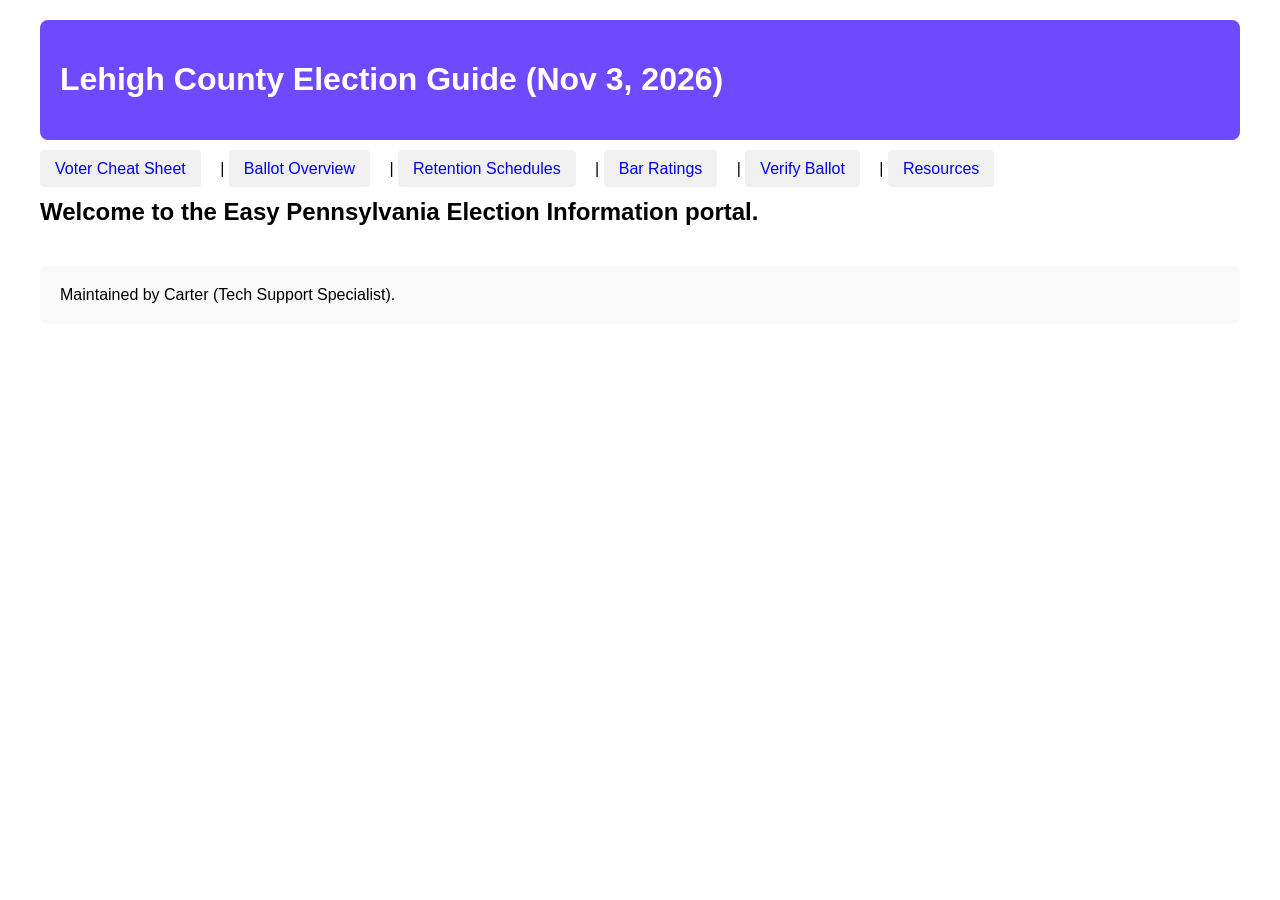
==== index.html @ 110062a2 "Auto-sync: 2026-10-02 19:20" ====
<!DOCTYPE html>
<html lang="en">
<head>
    <meta charset="UTF-8">
    <meta name="viewport" content="width=device-width, initial-scale=1.0">
    <title>Lehigh County Election Guide 2026</title>
    <link rel="stylesheet" href="css/styles.css">
</head>
<body>
    <header><h1>Lehigh County Election Guide (Nov 3, 2026)</h1></header>
    <nav>
        <a href="cheat-sheet.html">Voter Cheat Sheet</a> |
        <a href="ballot-overview.html">Ballot Overview</a> |
        <a href="retention-schedules.html">Retention Schedules</a> |
        <a href="bar-ratings.html">Bar Ratings</a> |
        <a href="verify-ballot.html">Verify Ballot</a> |
        <a href="resources.html">Resources</a>
    </nav>
    <main><h2>Welcome to the Easy Pennsylvania Election Information portal.</h2></main>
    <footer>Maintained by Carter (Tech Support Specialist).</footer>
</body>
</html>
---- css/styles.css ----
body { font-family: Arial, sans-serif; max-width: 1200px; margin: 0 auto; padding: 20px; }
header { background: #6d4aff; color: white; padding: 20px; border-radius: 8px; }
nav { margin: 20px 0; }
nav a { margin-right: 15px; padding: 10px 15px; background: #f0f0f0; text-decoration: none; border-radius: 4px; }
table { width: 100%; border-collapse: collapse; margin: 20px 0; }
th, td { padding: 12px; border: 1px solid #ddd; text-align: left; }
th { background: #6d4aff; color: white; }
footer { margin-top: 40px; padding: 20px; background: #f9f9f9; border-radius: 8px; }
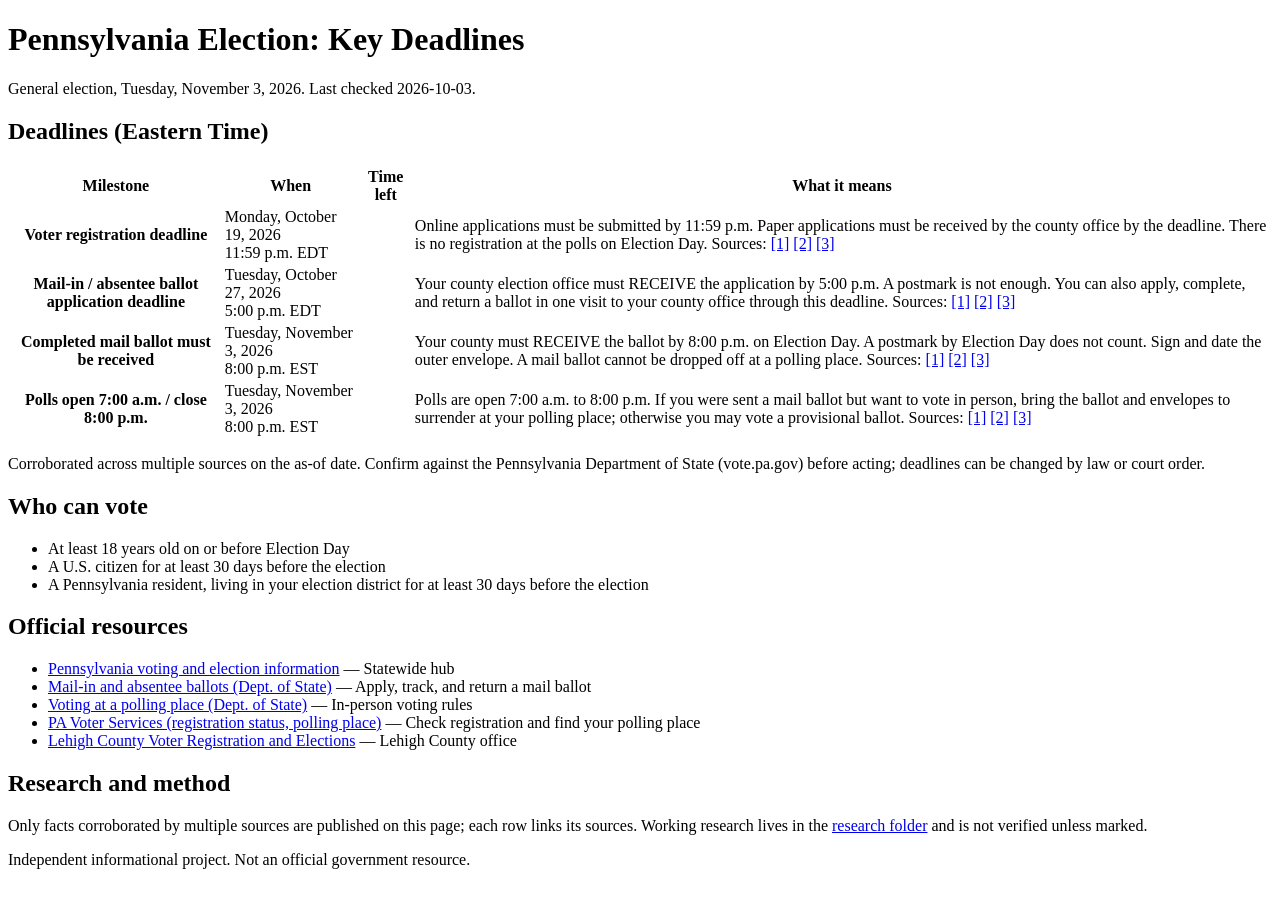
==== commit e4316e24: "Add files via upload" ====
--- a/index.html
+++ b/index.html
@@ -1,22 +1,50 @@
 <!DOCTYPE html>
 <html lang="en">
 <head>
-    <meta charset="UTF-8">
-    <meta name="viewport" content="width=device-width, initial-scale=1.0">
-    <title>Lehigh County Election Guide 2026</title>
-    <link rel="stylesheet" href="css/styles.css">
+<meta charset="UTF-8">
+<meta name="viewport" content="width=device-width, initial-scale=1.0">
+<meta name="color-scheme" content="light dark">
+<meta name="description" content="Pennsylvania November 3, 2026 general election: registration, mail ballot, and Election Day deadlines, with links to official sources.">
+<title>Pennsylvania Election Deadlines | November 3, 2026</title>
+<link rel="stylesheet" href="css/styles.css">
+<script src="js/countdown.js" defer></script>
 </head>
 <body>
-    <header><h1>Lehigh County Election Guide (Nov 3, 2026)</h1></header>
-    <nav>
-        <a href="cheat-sheet.html">Voter Cheat Sheet</a> |
-        <a href="ballot-overview.html">Ballot Overview</a> |
-        <a href="retention-schedules.html">Retention Schedules</a> |
-        <a href="bar-ratings.html">Bar Ratings</a> |
-        <a href="verify-ballot.html">Verify Ballot</a> |
-        <a href="resources.html">Resources</a>
-    </nav>
-    <main><h2>Welcome to the Easy Pennsylvania Election Information portal.</h2></main>
-    <footer>Maintained by Carter (Tech Support Specialist).</footer>
+<header>
+<h1>Pennsylvania Election: Key Deadlines</h1>
+<p>General election, Tuesday, November 3, 2026. Last checked 2026-10-03.</p>
+</header>
+<main>
+<section aria-labelledby="dates">
+<h2 id="dates">Deadlines (Eastern Time)</h2>
+<div class="scroll"><table>
+<thead><tr><th scope="col">Milestone</th><th scope="col">When</th><th scope="col">Time left</th><th scope="col">What it means</th></tr></thead>
+<tbody>
+<tr data-deadline="2026-10-19T23:59:00-04:00"><th scope="row">Voter registration deadline</th><td><time datetime="2026-10-19">Monday, October 19, 2026</time><br><span class="t">11:59 p.m. EDT</span></td><td class="left" aria-hidden="true"><span class="countdown">&nbsp;</span></td><td class="detail">Online applications must be submitted by 11:59 p.m. Paper applications must be received by the county office by the deadline. There is no registration at the polls on Election Day. <span class="src">Sources: <a href="https://www.vote411.org/pennsylvania" rel="noopener">[1]</a> <a href="https://866ourvote.org/state/pennsylvania/" rel="noopener">[2]</a> <a href="https://localnews1.org/pennsylvania-voter-registration-deadline-nears-for-nov-3-election/" rel="noopener">[3]</a></span></td></tr>
+<tr data-deadline="2026-10-27T17:00:00-04:00"><th scope="row">Mail-in / absentee ballot application deadline</th><td><time datetime="2026-10-27">Tuesday, October 27, 2026</time><br><span class="t">5:00 p.m. EDT</span></td><td class="left" aria-hidden="true"><span class="countdown">&nbsp;</span></td><td class="detail">Your county election office must RECEIVE the application by 5:00 p.m. A postmark is not enough. You can also apply, complete, and return a ballot in one visit to your county office through this deadline. <span class="src">Sources: <a href="https://www.explorejeffersonpa.com/local/2026/10/02/planning-to-vote-by-mail-key-pennsylvania-election-deadlines-approach-181917/" rel="noopener">[1]</a> <a href="https://www.alleghenycounty.us/Events-Directory/Elections/Last-Day-to-Apply-for-a-Mail-in-or-Absentee-Ballot-General-Election" rel="noopener">[2]</a> <a href="https://866ourvote.org/state/pennsylvania/" rel="noopener">[3]</a></span></td></tr>
+<tr data-deadline="2026-11-03T20:00:00-05:00"><th scope="row">Completed mail ballot must be received</th><td><time datetime="2026-11-03">Tuesday, November 3, 2026</time><br><span class="t">8:00 p.m. EST</span></td><td class="left" aria-hidden="true"><span class="countdown">&nbsp;</span></td><td class="detail">Your county must RECEIVE the ballot by 8:00 p.m. on Election Day. A postmark by Election Day does not count. Sign and date the outer envelope. A mail ballot cannot be dropped off at a polling place. <span class="src">Sources: <a href="https://www.explorejeffersonpa.com/local/2026/10/02/planning-to-vote-by-mail-key-pennsylvania-election-deadlines-approach-181917/" rel="noopener">[1]</a> <a href="https://localnews1.org/pennsylvania-voter-registration-deadline-nears-for-nov-3-election/" rel="noopener">[2]</a> <a href="https://866ourvote.org/state/pennsylvania/" rel="noopener">[3]</a></span></td></tr>
+<tr data-deadline="2026-11-03T20:00:00-05:00"><th scope="row">Polls open 7:00 a.m. / close 8:00 p.m.</th><td><time datetime="2026-11-03">Tuesday, November 3, 2026</time><br><span class="t">8:00 p.m. EST</span></td><td class="left" aria-hidden="true"><span class="countdown">&nbsp;</span></td><td class="detail">Polls are open 7:00 a.m. to 8:00 p.m. If you were sent a mail ballot but want to vote in person, bring the ballot and envelopes to surrender at your polling place; otherwise you may vote a provisional ballot. <span class="src">Sources: <a href="https://www.cityandstatepa.com/prediction-markets/election-dates" rel="noopener">[1]</a> <a href="https://ogca.upenn.edu/election-day-at-penn" rel="noopener">[2]</a> <a href="https://www.explorejeffersonpa.com/local/2026/10/02/planning-to-vote-by-mail-key-pennsylvania-election-deadlines-approach-181917/" rel="noopener">[3]</a></span></td></tr>
+</tbody></table></div>
+<p class="note">Corroborated across multiple sources on the as-of date. Confirm against the Pennsylvania Department of State (vote.pa.gov) before acting; deadlines can be changed by law or court order.</p>
+</section>
+<section aria-labelledby="who">
+<h2 id="who">Who can vote</h2>
+<ul><li>At least 18 years old on or before Election Day</li><li>A U.S. citizen for at least 30 days before the election</li><li>A Pennsylvania resident, living in your election district for at least 30 days before the election</li></ul>
+</section>
+<section aria-labelledby="official">
+<h2 id="official">Official resources</h2>
+<ul><li><a href="https://www.pa.gov/agencies/vote.html" rel="noopener">Pennsylvania voting and election information</a> <span class="use">&mdash; Statewide hub</span></li><li><a href="https://www.vote.pa.gov/Voting-in-PA/Pages/Mail-and-Absentee-Ballot.aspx" rel="noopener">Mail-in and absentee ballots (Dept. of State)</a> <span class="use">&mdash; Apply, track, and return a mail ballot</span></li><li><a href="https://www.vote.pa.gov/Voting-in-PA/Pages/Voting-at-a-Polling-Place.aspx" rel="noopener">Voting at a polling place (Dept. of State)</a> <span class="use">&mdash; In-person voting rules</span></li><li><a href="https://pavoterservices.pa.gov" rel="noopener">PA Voter Services (registration status, polling place)</a> <span class="use">&mdash; Check registration and find your polling place</span></li><li><a href="https://www.lehighcounty.org/Departments/Voter-Registration" rel="noopener">Lehigh County Voter Registration and Elections</a> <span class="use">&mdash; Lehigh County office</span></li></ul>
+</section>
+<section aria-labelledby="research">
+<h2 id="research">Research and method</h2>
+<p>Only facts corroborated by multiple sources are published on this page; each row links its sources.
+Working research lives in the
+<a href="https://github.com/bilbywilby/ez_pennsylvania_election_info_November_3_2026/tree/main/research" rel="noopener">research folder</a>
+and is not verified unless marked.</p>
+</section>
+</main>
+<footer>
+<p>Independent informational project. Not an official government resource.</p>
+</footer>
 </body>
 </html>
